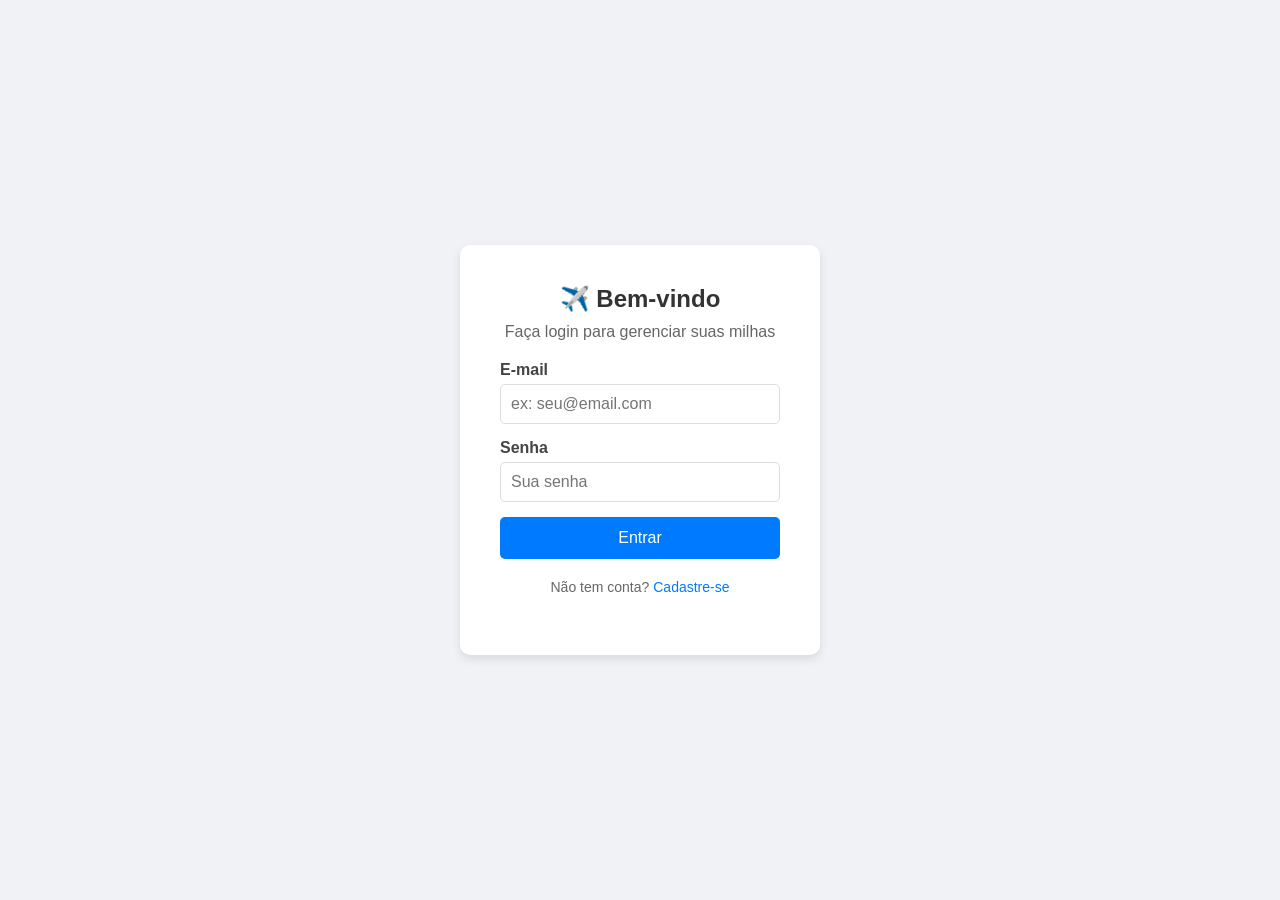
==== frontend/dashboard.html @ 690b1612 "Estrutura inicial do projeto completo (front e back)" ====
<!DOCTYPE html>
<html lang="pt-BR">
<head>
    <meta charset="UTF-8">
    <meta name="viewport" content="width=device-width, initial-scale=1.0">
    <title>Dashboard - Minhas Milhas</title>
    <link rel="stylesheet" href="css/style.css">
</head>
<body>

    <nav class="navbar">
        <div class="logo">✈️ Gerenciador de Milhas</div>
        <div class="user-info">
            <span id="userEmail">Carregando...</span>
            <button id="btnLogout" class="btn-logout">Sair</button>
        </div>
    </nav>

    <div class="container dashboard-container">
        
    <header class="dashboard-header">
        <h1>Meus Cartões e Pontos</h1>
        <div class="actions">
            <a href="cadastro-cartao.html" class="btn-add" style="text-decoration: none; color: white; margin-right: 10px;">+ Novo Cartão</a>
            
            <a href="registro-aquisicao.html" class="btn-add" style="text-decoration: none; color: white; background-color: #17a2b8;">+ Nova Compra</a>
        </div>
    </header>

        <div id="cardsGrid" class="cards-grid">
            <p class="loading-text">Carregando seus dados...</p>
        </div>

    </div>

    <script src="js/dashboard.js"></script>
</body>
</html>
---- frontend/css/style.css ----
* {
    box-sizing: border-box;
    margin: 0;
    padding: 0;
    font-family: 'Segoe UI', Tahoma, Geneva, Verdana, sans-serif;
}

body {
    background-color: #f0f2f5;
    display: flex;
    justify-content: center;
    align-items: center;
    height: 100vh;
}

.container {
    width: 100%;
    max-width: 400px;
    padding: 20px;
}

/* Estilos Gerais de Cartão (Usado no Login e Formulários) */
.card {
    background: white;
    padding: 40px;
    border-radius: 10px;
    box-shadow: 0 4px 10px rgba(0,0,0,0.1);
    text-align: center;
}

h2 { margin-bottom: 10px; color: #333; }
p { margin-bottom: 20px; color: #666; }

/* Formulários */
.form-group {
    margin-bottom: 15px;
    text-align: left;
}

/* --- CLASSE NOVA PARA CORRIGIR DATAS LADO A LADO --- */
.form-row {
    display: flex;
    gap: 15px;
    width: 100%;
    /* Isso garante que, se um label for maior, o input do vizinho estica ou alinha */
    align-items: flex-end; 
}

.form-row .form-group {
    flex: 1;
    min-width: 0;
    display: flex;
    flex-direction: column; /* Garante que o label fique em cima do input */
}

/* Força o label a ter uma altura fixa ou não quebrar linha, se preferir */
.form-row label {
    margin-bottom: 5px;
    /* Opção A: Evita quebra de linha (pode cortar o texto se for muito pequeno) */
    white-space: nowrap; 
    overflow: hidden;
    text-overflow: ellipsis;
}
/* -------------------------------------------------- */

label {
    display: block;
    margin-bottom: 5px;
    font-weight: bold;
    color: #444;
}

input, select {
    width: 100%;
    padding: 10px;
    border: 1px solid #ddd;
    border-radius: 5px;
    font-size: 16px;
}

button {
    width: 100%;
    padding: 12px;
    background-color: #007bff;
    color: white;
    border: none;
    border-radius: 5px;
    font-size: 16px;
    cursor: pointer;
    transition: background 0.3s;
}

button:hover { background-color: #0056b3; }

.footer { margin-top: 20px; font-size: 14px; }
a { color: #007bff; text-decoration: none; }

/* --- Estilos do Dashboard e Navbar --- */

.navbar {
    background-color: #007bff;
    color: white;
    padding: 15px 20px;
    display: flex;
    justify-content: space-between;
    align-items: center;
    box-shadow: 0 2px 5px rgba(0,0,0,0.1);
    position: fixed; /* Fixa no topo */
    top: 0;
    left: 0;
    width: 100%;
    z-index: 100;
    gap: 20px; /* Separa logo dos itens */
}

.logo {
    font-size: 20px;
    font-weight: bold;
}

.user-info {
    display: flex;
    align-items: center;
    gap: 15px;
}

.btn-logout {
    background: transparent;
    border: 1px solid white;
    padding: 5px 15px;
    width: auto;
}

.btn-logout:hover {
    background: rgba(255,255,255,0.2);
}

.dashboard-container {
    max-width: 800px;
    margin: 80px auto 30px; /* Margem superior maior por causa da navbar fixa */
}

.dashboard-header {
    display: flex;
    justify-content: space-between;
    align-items: center;
    margin-bottom: 20px;
}

.btn-add {
    background-color: #28a745;
    width: auto;
    padding: 10px 20px;
    border-radius: 5px;
}

.btn-add:hover { background-color: #218838; }

/* Grid de Cartões */
.cards-grid {
    display: grid;
    grid-template-columns: repeat(auto-fill, minmax(250px, 1fr));
    gap: 20px;
}

.card-item {
    background: white;
    padding: 20px;
    border-radius: 10px;
    box-shadow: 0 2px 5px rgba(0,0,0,0.05);
    border-left: 5px solid #007bff;
    text-align: left;
}

.card-item h3 {
    font-size: 18px;
    color: #555;
    margin-bottom: 10px;
}

.card-item .pontos {
    font-size: 24px;
    font-weight: bold;
    color: #007bff;
}

.loading-text { text-align: center; width: 100%; color: #666; }

/* --- Estilos do Modal --- */
.modal {
    display: none;
    position: fixed;
    z-index: 1000;
    left: 0;
    top: 0;
    width: 100%;
    height: 100%;
    background-color: rgba(0, 0, 0, 0.5);
    align-items: center;
    justify-content: center;
}

.modal-content {
    background-color: white;
    padding: 30px;
    border-radius: 10px;
    text-align: center;
    width: 90%;
    max-width: 400px;
    box-shadow: 0 5px 15px rgba(0,0,0,0.3);
    animation: slideDown 0.3s ease-out;
}

.modal-icon {
    font-size: 50px;
    margin-bottom: 10px;
}

.modal h2 {
    color: #28a745;
    margin-bottom: 10px;
}

.btn-modal {
    background-color: #007bff;
    color: white;
    border: none;
    padding: 10px 20px;
    border-radius: 5px;
    cursor: pointer;
    margin-top: 20px;
    width: 100%;
    font-size: 16px;
}

.btn-modal:hover { background-color: #0056b3; }

@keyframes slideDown {
    from { transform: translateY(-50px); opacity: 0; }
    to { transform: translateY(0); opacity: 1; }
}
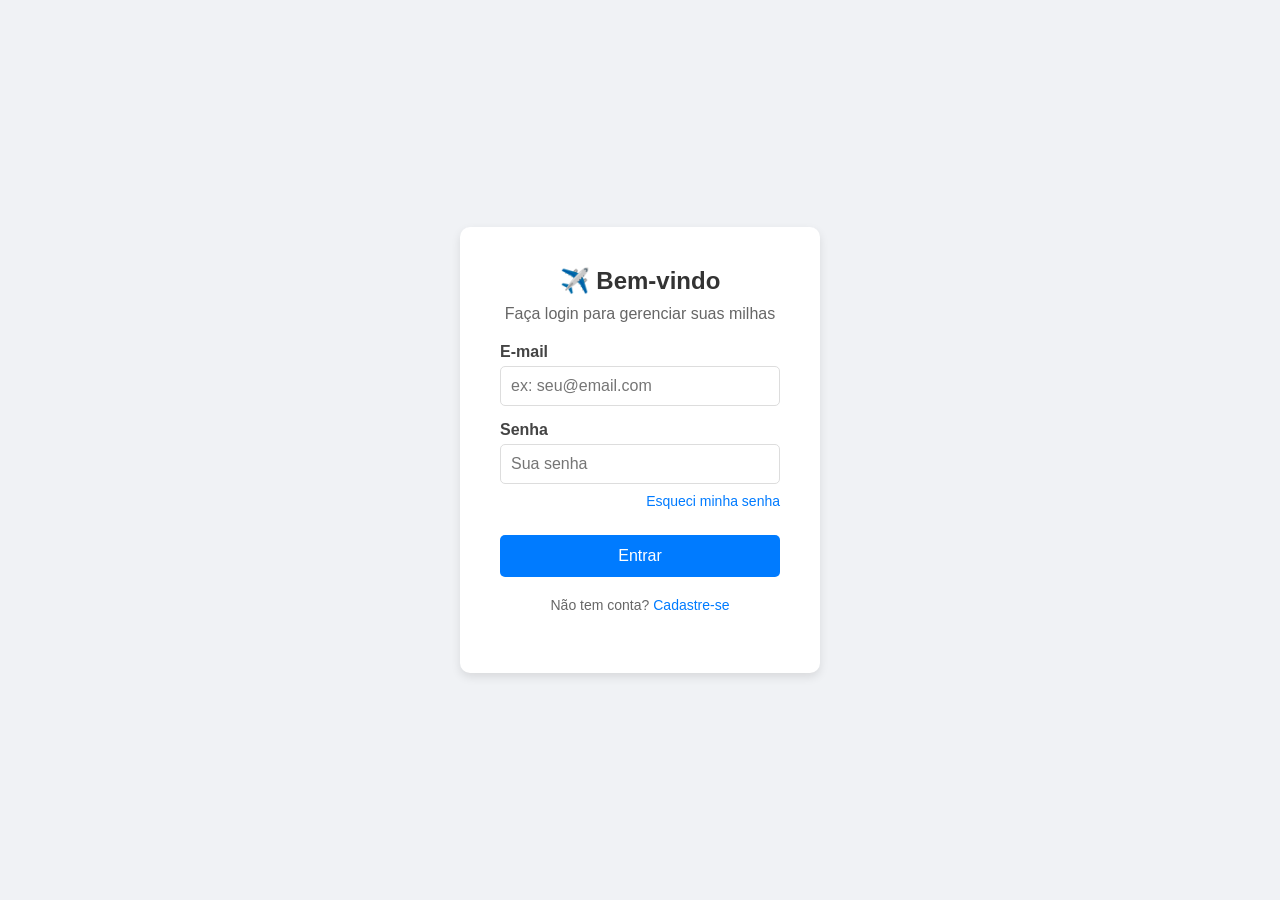
==== commit e8886e7f: "ajuste no dashboard para baixar pdf-csv" ====
--- a/frontend/dashboard.html
+++ b/frontend/dashboard.html
@@ -18,17 +18,54 @@
 
     <div class="container dashboard-container">
         
-    <header class="dashboard-header">
-        <h1>Meus Cartões e Pontos</h1>
-        <div class="actions">
-            <a href="cadastro-cartao.html" class="btn-add" style="text-decoration: none; color: white; margin-right: 10px;">+ Novo Cartão</a>
-            
-            <a href="registro-aquisicao.html" class="btn-add" style="text-decoration: none; color: white; background-color: #17a2b8;">+ Nova Compra</a>
+        <header class="dashboard-header">
+            <h1>Meus Cartões e Pontos</h1>
+            <div class="actions">
+                <a href="cadastro-cartao.html" class="btn-add" style="text-decoration: none; color: white; margin-right: 10px;">+ Novo Cartão</a>
+                <a href="registro-aquisicao.html" class="btn-add" style="text-decoration: none; color: white; background-color: #17a2b8;">+ Nova Compra</a>
+            </div>
+        </header>
+
+        <div style="background: white; padding: 20px; border-radius: 10px; margin-bottom: 20px; display: flex; justify-content: space-between; align-items: center; box-shadow: 0 2px 5px rgba(0,0,0,0.05);">
+            <div>
+                <h3 style="margin-bottom: 5px; color: #555;">📊 Relatórios</h3>
+                <p style="font-size: 14px; color: #888;">Exporte seu histórico de compras</p>
+            </div>
+            <div style="display: flex; gap: 10px;">
+                <button onclick="baixarPDF()" style="background-color: #dc3545; width: auto; padding: 8px 15px; font-size: 14px; border: none; border-radius: 5px; color: white; cursor: pointer;">
+                    📄 Baixar PDF
+                </button>
+                <button onclick="baixarCSV()" style="background-color: #28a745; width: auto; padding: 8px 15px; font-size: 14px; border: none; border-radius: 5px; color: white; cursor: pointer;">
+                    📊 Baixar CSV
+                </button>
+            </div>
         </div>
-    </header>
+        
+        <div style="text-align: right; margin-bottom: 10px; color: #666; font-size: 0.9em;">
+            Prazo médio de recebimento: <strong id="kpiPrazo" style="color: #007bff;">Calculando...</strong>
+        </div>
 
         <div id="cardsGrid" class="cards-grid">
             <p class="loading-text">Carregando seus dados...</p>
+        </div>
+
+        <h2 style="margin-top: 40px; margin-bottom: 15px; color: #333;">Histórico Recente</h2>
+        <div class="card" style="padding: 0; overflow: hidden; margin-bottom: 50px;">
+            <table style="width: 100%; border-collapse: collapse; text-align: left;">
+                <thead style="background-color: #f8f9fa; border-bottom: 2px solid #eee;">
+                    <tr>
+                        <th style="padding: 15px; color: #555;">Data</th>
+                        <th style="padding: 15px; color: #555;">Descrição</th>
+                        <th style="padding: 15px; color: #555;">Cartão</th>
+                        <th style="padding: 15px; color: #555;">Valor</th>
+                        <th style="padding: 15px; color: #555;">Pontos</th>
+                        <th style="padding: 15px; color: #555;">Status</th>
+                    </tr>
+                </thead>
+                <tbody id="tabelaHistorico">
+                    <tr><td colspan="6" style="padding: 20px; text-align: center;">Carregando...</td></tr>
+                </tbody>
+            </table>
         </div>
 
     </div>
--- a/frontend/css/style.css
+++ b/frontend/css/style.css
@@ -238,4 +238,28 @@
 @keyframes slideDown {
     from { transform: translateY(-50px); opacity: 0; }
     to { transform: translateY(0); opacity: 1; }
+}
+
+* Ajustes da Tabela de Histórico */
+table {
+    width: 100%;
+    border-collapse: collapse;
+}
+
+/* Aplica espaçamento tanto no Título (th) quanto nos Dados (td) */
+th, td {
+    padding: 15px; /* Aqui está a mágica: afasta o texto da parede */
+    text-align: left;
+    border-bottom: 1px solid #eee; /* Linha cinza sutil entre as compras */
+}
+
+/* Remove a borda da última linha para ficar limpo */
+tr:last-child td {
+    border-bottom: none;
+}
+
+/* Efeito visual quando passa o mouse em cima da linha */
+tbody tr:hover {
+    background-color: #f8f9fa;
+    transition: background-color 0.2s;
 }
